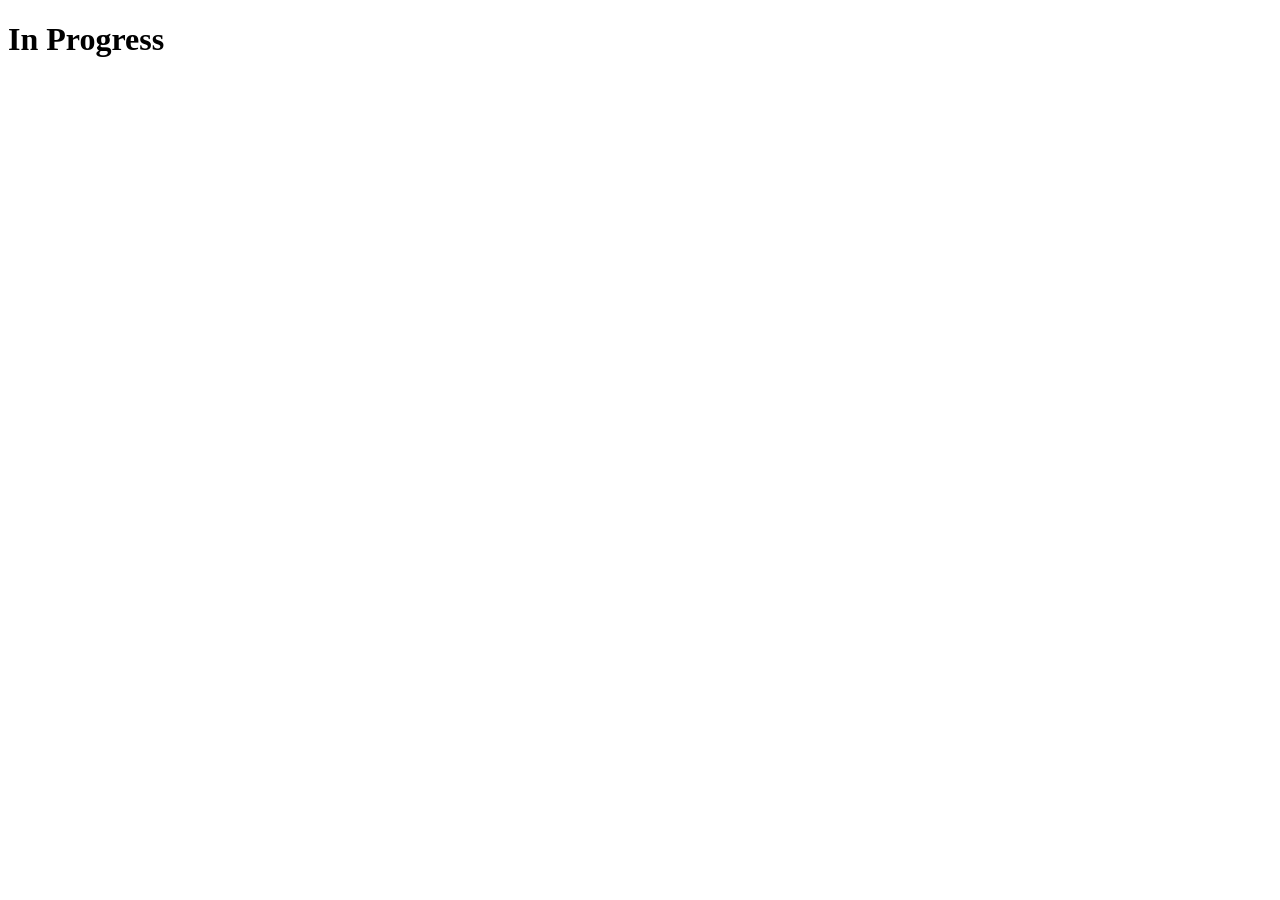
==== index.html @ 1e2dfe4a "Add files via upload" ====
<!DOCTYPE html>
<html lang="en">
<head>
    <meta charset="UTF-8">
    <meta name="viewport" content="width=device-width, initial-scale=1.0">
    <title>Document</title>
</head>
<body>
    <h1>In Progress</h1>
</body>
</html>
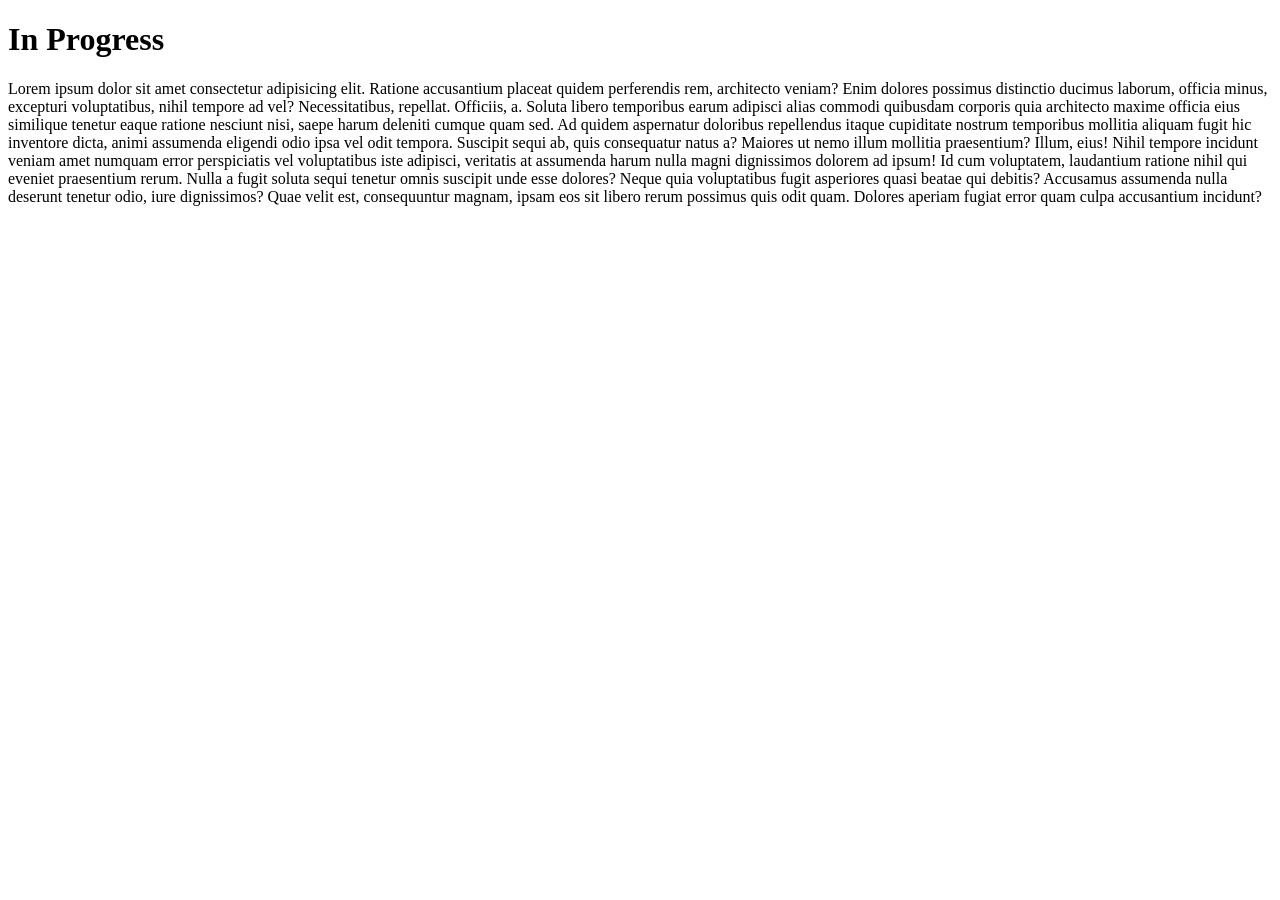
==== commit 312ea023: "Add files via upload" ====
--- a/index.html
+++ b/index.html
@@ -6,6 +6,22 @@
     <title>Document</title>
 </head>
 <body>
-    <h1>In Progress</h1>
+
+
+    <header>  <h1>In Progress</h1> </header>
+<p>
+
+    Lorem ipsum dolor sit amet consectetur adipisicing elit. Ratione accusantium placeat quidem perferendis rem, architecto veniam? Enim dolores possimus distinctio ducimus laborum, officia minus, excepturi voluptatibus, nihil tempore ad vel?
+    Necessitatibus, repellat. Officiis, a. Soluta libero temporibus earum adipisci alias commodi quibusdam corporis quia architecto maxime officia eius similique tenetur eaque ratione nesciunt nisi, saepe harum deleniti cumque quam sed.
+    Ad quidem aspernatur doloribus repellendus itaque cupiditate nostrum temporibus mollitia aliquam fugit hic inventore dicta, animi assumenda eligendi odio ipsa vel odit tempora. Suscipit sequi ab, quis consequatur natus a?
+    Maiores ut nemo illum mollitia praesentium? Illum, eius! Nihil tempore incidunt veniam amet numquam error perspiciatis vel voluptatibus iste adipisci, veritatis at assumenda harum nulla magni dignissimos dolorem ad ipsum!
+    Id cum voluptatem, laudantium ratione nihil qui eveniet praesentium rerum. Nulla a fugit soluta sequi tenetur omnis suscipit unde esse dolores? Neque quia voluptatibus fugit asperiores quasi beatae qui debitis?
+    Accusamus assumenda nulla deserunt tenetur odio, iure dignissimos? Quae velit est, consequuntur magnam, ipsam eos sit libero rerum possimus quis odit quam. Dolores aperiam fugiat error quam culpa accusantium incidunt?
+
+    
+</p>
+
+
+
 </body>
 </html>
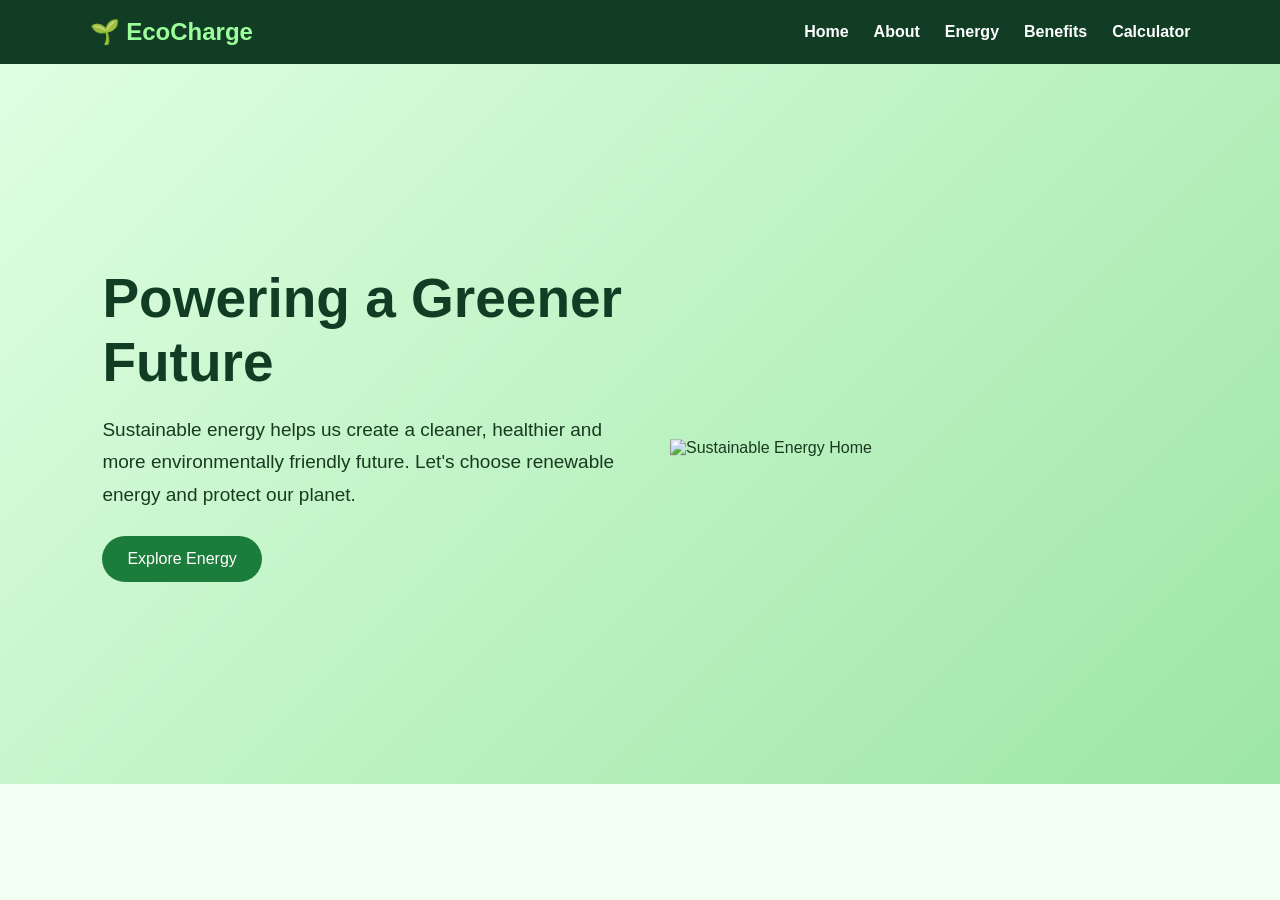
==== commit fc6659d9: "Add files via upload" ====
--- a/index.html
+++ b/index.html
@@ -3,25 +3,352 @@
 <head>
     <meta charset="UTF-8">
     <meta name="viewport" content="width=device-width, initial-scale=1.0">
-    <title>Document</title>
+
+    <title>Sustainable Energy</title>
+
+    <style>
+        * {
+            margin: 0;
+            padding: 0;
+            box-sizing: border-box;
+            scroll-behavior: smooth;
+        }
+
+        body {
+            font-family: Arial, sans-serif;
+            background: #f4fff4;
+            color: #183b20;
+        }
+
+        /* NAVBAR */
+        nav {
+            background: #123d25;
+            color: white;
+            display: flex;
+            justify-content: space-between;
+            align-items: center;
+            padding: 18px 7%;
+            position: sticky;
+            top: 0;
+            z-index: 100;
+        }
+
+        nav h2 {
+            color: #9cff9c;
+        }
+
+        nav ul {
+            display: flex;
+            list-style: none;
+            gap: 25px;
+        }
+
+        nav a {
+            color: white;
+            text-decoration: none;
+            font-weight: bold;
+        }
+
+        nav a:hover {
+            color: #9cff9c;
+        }
+
+        /* HERO */
+        .hero {
+            min-height: 80vh;
+            display: flex;
+            align-items: center;
+            justify-content: space-between;
+            padding: 60px 8%;
+            background: linear-gradient(135deg, #dfffe2, #9de6a5);
+        }
+
+        .hero-text {
+            width: 50%;
+        }
+
+        .hero-text h1 {
+            font-size: 55px;
+            color: #123d25;
+            margin-bottom: 20px;
+        }
+
+        .hero-text p {
+            font-size: 19px;
+            line-height: 1.7;
+            margin-bottom: 25px;
+        }
+
+        .btn {
+            display: inline-block;
+            padding: 14px 25px;
+            background: #1c7c3c;
+            color: white;
+            text-decoration: none;
+            border-radius: 30px;
+        }
+
+        .btn:hover {
+            background: #123d25;
+        }
+
+    .hero-image img {
+    width: 580px;
+    max-width: 100%;
+    background: transparent;
+    position: absolute;
+    right: 30px;
+    top: 50%;
+    transform: translateY(-60%);
+}
+
+        /* COMMON */
+        section {
+            padding: 70px 8%;
+        }
+
+        .heading {
+            text-align: center;
+            font-size: 38px;
+            margin-bottom: 40px;
+            color: #123d25;
+        }
+
+        /* ABOUT */
+        .about {
+            text-align: center;
+            max-width: 900px;
+            margin: auto;
+            font-size: 18px;
+            line-height: 1.8;
+        }
+
+        /* ENERGY CARDS */
+        .energy-container {
+            display: grid;
+            grid-template-columns: repeat(4, 1fr);
+            gap: 25px;
+        }
+
+        .energy-card {
+            background: white;
+            padding: 30px 20px;
+            text-align: center;
+            border-radius: 20px;
+            box-shadow: 0 5px 20px #0002;
+            transition: 0.3s;
+        }
+
+        .energy-card:hover {
+            transform: translateY(-10px);
+        }
+
+        .energy-card .icon {
+            font-size: 55px;
+            margin-bottom: 15px;
+        }
+
+        .energy-card h3 {
+            margin-bottom: 12px;
+            color: #176b35;
+        }
+
+        .energy-card p {
+            line-height: 1.6;
+        }
+
+        /* BENEFITS */
+        .benefits {
+            background: #123d25;
+            color: white;
+        }
+
+        .benefit-container {
+            display: grid;
+            grid-template-columns: repeat(3, 1fr);
+            gap: 25px;
+        }
+
+        .benefit {
+            padding: 30px;
+            text-align: center;
+            border: 1px solid #ffffff55;
+            border-radius: 15px;
+        }
+
+        .benefit h3 {
+            color: #9cff9c;
+            margin: 15px 0;
+        }
+
+        .benefit p {
+            line-height: 1.6;
+        }
+
+        /* CALCULATOR */
+        .calculator {
+            max-width: 500px;
+            margin: auto;
+            background: white;
+            padding: 35px;
+            border-radius: 20px;
+            box-shadow: 0 5px 20px #0002;
+            text-align: center;
+        }
+
+        .calculator input {
+            width: 100%;
+            padding: 13px;
+            margin: 15px 0;
+            border: 1px solid #aaa;
+            border-radius: 8px;
+        }
+
+        .calculator button {
+            padding: 12px 25px;
+            border: none;
+            border-radius: 25px;
+            background: #1c7c3c;
+            color: white;
+            cursor: pointer;
+            font-size: 16px;
+        }
+
+        #result {
+            margin-top: 20px;
+            font-size: 18px;
+            font-weight: bold;
+            color: #176b35;
+        }
+
+        /* FACT */
+        .fact-box {
+            text-align: center;
+            background: #dfffe2;
+            padding: 40px;
+            border-radius: 20px;
+            max-width: 800px;
+            margin: auto;
+        }
+
+        .fact-box p {
+            font-size: 20px;
+            line-height: 1.6;
+            margin-bottom: 20px;
+        }
+
+        .fact-box button {
+            padding: 12px 25px;
+            border: none;
+            border-radius: 25px;
+            background: #123d25;
+            color: white;
+            cursor: pointer;
+        }
+
+        /* CONTACT */
+        .contact {
+            text-align: center;
+        }
+
+        .contact p {
+            font-size: 18px;
+            margin-bottom: 20px;
+        }
+
+        /* FOOTER */
+        footer {
+            background: #123d25;
+            color: white;
+            text-align: center;
+            padding: 25px;
+        }
+
+        /* MOBILE */
+        @media (max-width: 800px) {
+
+            nav {
+                flex-direction: column;
+                gap: 15px;
+            }
+
+            nav ul {
+                flex-wrap: wrap;
+                justify-content: center;
+            }
+
+            .hero {
+                flex-direction: column;
+                text-align: center;
+            }
+
+            .hero-text {
+                width: 100%;
+            }
+
+            .hero-text h1 {
+                font-size: 40px;
+            }
+
+            .hero-image {
+                width: 100%;
+                font-size: 100px;
+                margin-top: 30px;
+            }
+
+            .energy-container {
+                grid-template-columns: 1fr 1fr;
+            }
+
+            .benefit-container {
+                grid-template-columns: 1fr;
+            }
+        }
+
+        @media (max-width: 500px) {
+            .energy-container {
+                grid-template-columns: 1fr;
+            }
+        }
+    </style>
 </head>
+
 <body>
 
-
-    <header>  <h1>In Progress</h1> </header>
-<p>
-
-    Lorem ipsum dolor sit amet consectetur adipisicing elit. Ratione accusantium placeat quidem perferendis rem, architecto veniam? Enim dolores possimus distinctio ducimus laborum, officia minus, excepturi voluptatibus, nihil tempore ad vel?
-    Necessitatibus, repellat. Officiis, a. Soluta libero temporibus earum adipisci alias commodi quibusdam corporis quia architecto maxime officia eius similique tenetur eaque ratione nesciunt nisi, saepe harum deleniti cumque quam sed.
-    Ad quidem aspernatur doloribus repellendus itaque cupiditate nostrum temporibus mollitia aliquam fugit hic inventore dicta, animi assumenda eligendi odio ipsa vel odit tempora. Suscipit sequi ab, quis consequatur natus a?
-    Maiores ut nemo illum mollitia praesentium? Illum, eius! Nihil tempore incidunt veniam amet numquam error perspiciatis vel voluptatibus iste adipisci, veritatis at assumenda harum nulla magni dignissimos dolorem ad ipsum!
-    Id cum voluptatem, laudantium ratione nihil qui eveniet praesentium rerum. Nulla a fugit soluta sequi tenetur omnis suscipit unde esse dolores? Neque quia voluptatibus fugit asperiores quasi beatae qui debitis?
-    Accusamus assumenda nulla deserunt tenetur odio, iure dignissimos? Quae velit est, consequuntur magnam, ipsam eos sit libero rerum possimus quis odit quam. Dolores aperiam fugiat error quam culpa accusantium incidunt?
-
-    
-</p>
-
-
-
-</body>
-</html>+    <!-- NAVBAR -->
+    <nav>
+        <h2>🌱 EcoCharge</h2>
+
+        <ul>
+            <li><a href="#home">Home</a></li>
+            <li><a href="#about">About</a></li>
+            <li><a href="#energy">Energy</a></li>
+            <li><a href="#benefits">Benefits</a></li>
+            <li><a href="#calculator">Calculator</a></li>
+        </ul>
+    </nav>
+
+
+    <!-- HERO -->
+    <section class="hero" id="home">
+
+        <div class="hero-text">
+
+            <h1>Powering a Greener Future</h1>
+
+            <p>
+                Sustainable energy helps us create a cleaner,
+                healthier and more environmentally friendly future.
+                Let's choose renewable energy and protect our planet.
+            </p>
+
+            <a href="#energy" class="btn">Explore Energy</a>
+
+        </div>
+
+        <div class="hero-image">
+        <img src = "images3/s.2.png"  alt="Sustainable Energy Home">
+
+        </div>
+
+    
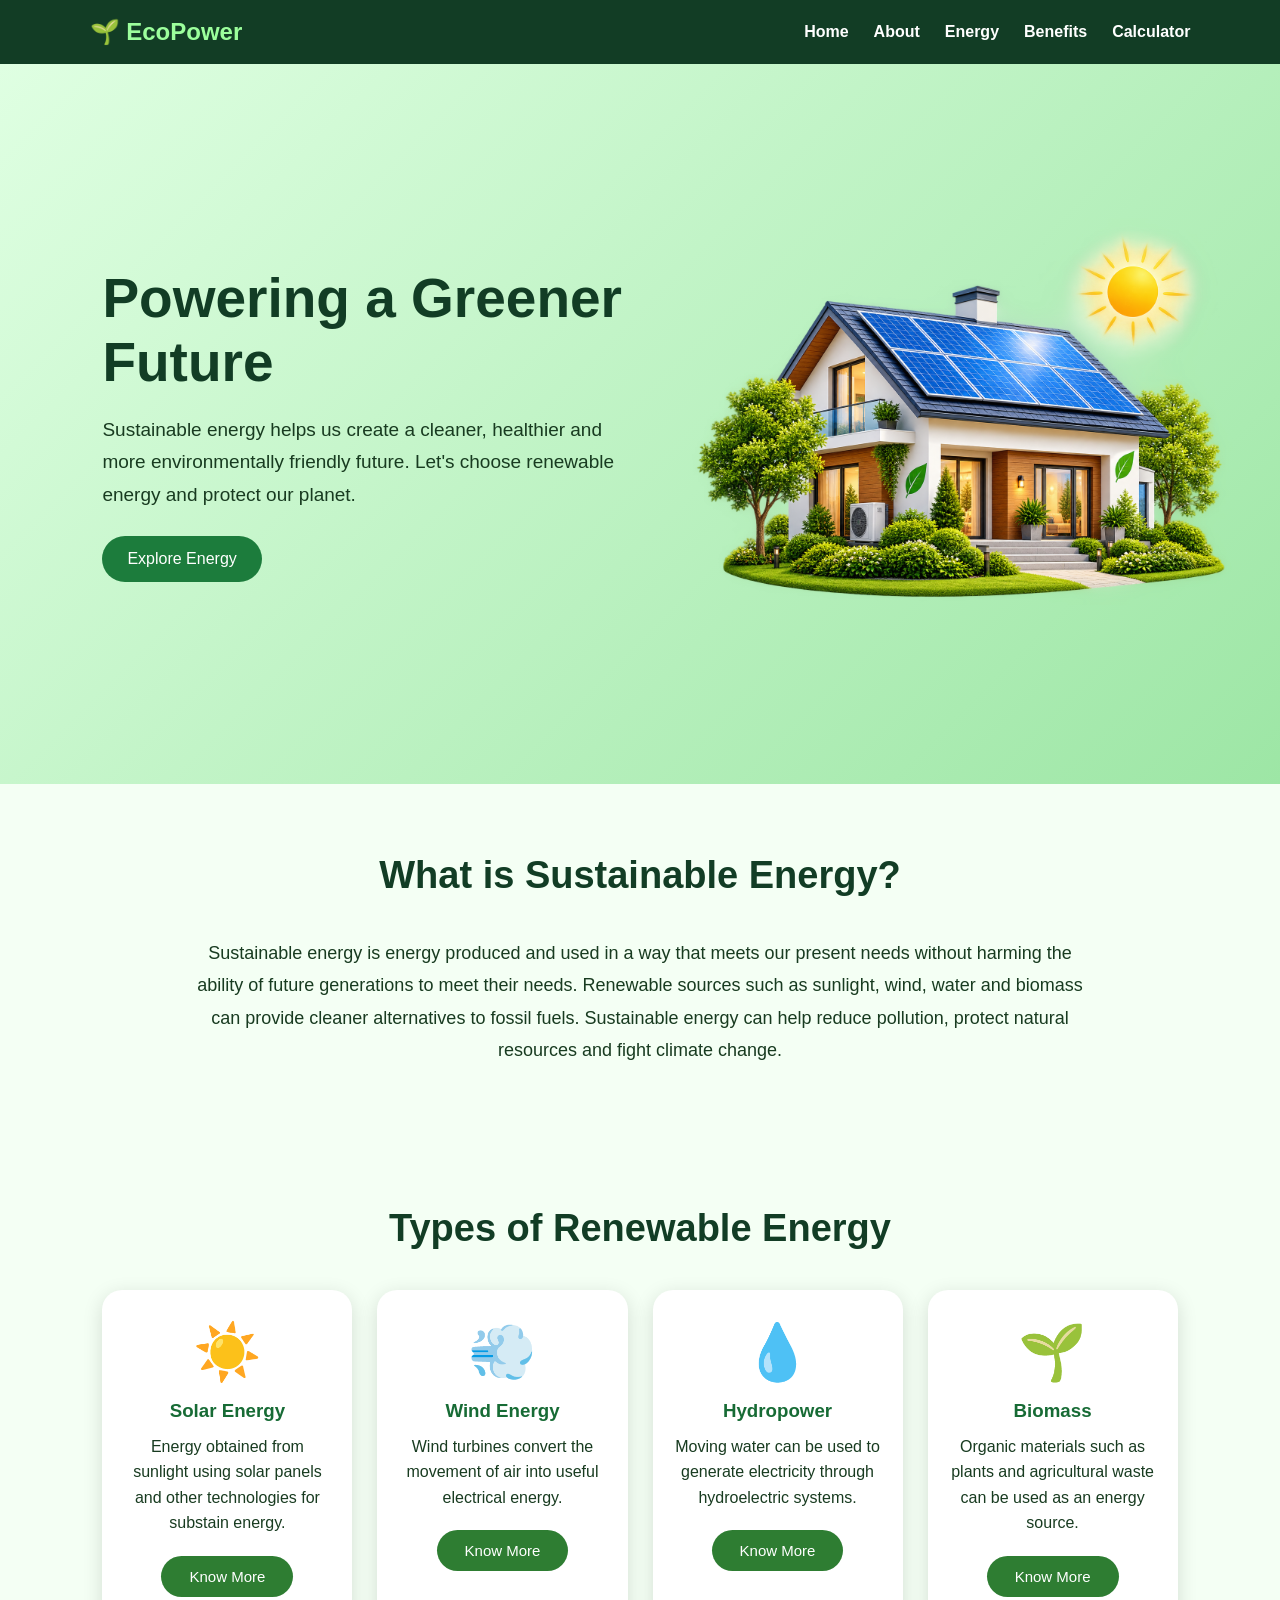
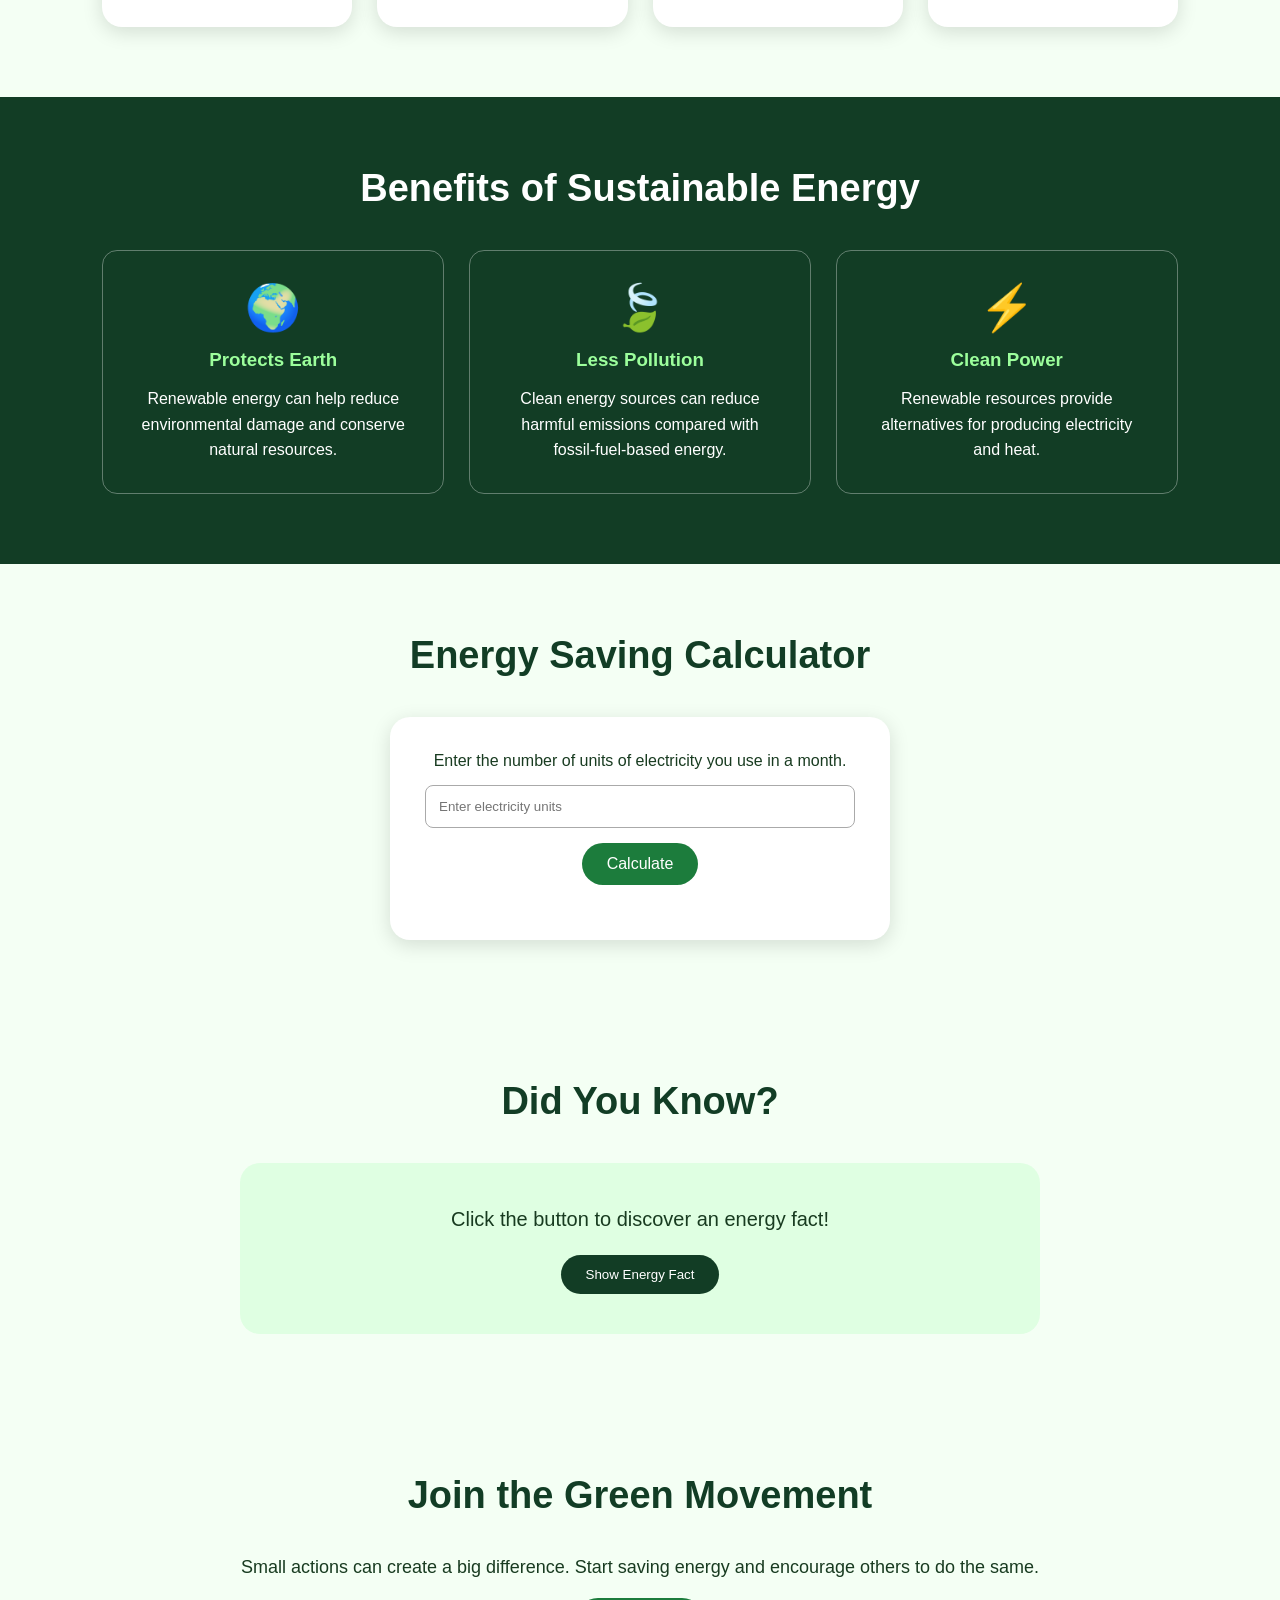
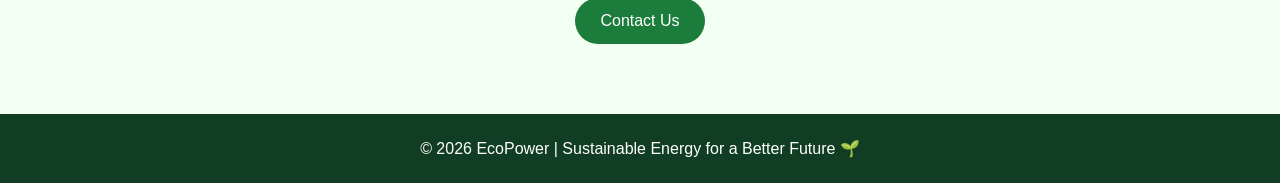
==== commit 5de3a029: "Add files via upload" ====
--- a/index.html
+++ b/index.html
@@ -1,3 +1,4 @@
+
 <!DOCTYPE html>
 <html lang="en">
 <head>
@@ -5,319 +6,17 @@
     <meta name="viewport" content="width=device-width, initial-scale=1.0">
 
     <title>Sustainable Energy</title>
-
-    <style>
-        * {
-            margin: 0;
-            padding: 0;
-            box-sizing: border-box;
-            scroll-behavior: smooth;
-        }
-
-        body {
-            font-family: Arial, sans-serif;
-            background: #f4fff4;
-            color: #183b20;
-        }
-
-        /* NAVBAR */
-        nav {
-            background: #123d25;
-            color: white;
-            display: flex;
-            justify-content: space-between;
-            align-items: center;
-            padding: 18px 7%;
-            position: sticky;
-            top: 0;
-            z-index: 100;
-        }
-
-        nav h2 {
-            color: #9cff9c;
-        }
-
-        nav ul {
-            display: flex;
-            list-style: none;
-            gap: 25px;
-        }
-
-        nav a {
-            color: white;
-            text-decoration: none;
-            font-weight: bold;
-        }
-
-        nav a:hover {
-            color: #9cff9c;
-        }
-
-        /* HERO */
-        .hero {
-            min-height: 80vh;
-            display: flex;
-            align-items: center;
-            justify-content: space-between;
-            padding: 60px 8%;
-            background: linear-gradient(135deg, #dfffe2, #9de6a5);
-        }
-
-        .hero-text {
-            width: 50%;
-        }
-
-        .hero-text h1 {
-            font-size: 55px;
-            color: #123d25;
-            margin-bottom: 20px;
-        }
-
-        .hero-text p {
-            font-size: 19px;
-            line-height: 1.7;
-            margin-bottom: 25px;
-        }
-
-        .btn {
-            display: inline-block;
-            padding: 14px 25px;
-            background: #1c7c3c;
-            color: white;
-            text-decoration: none;
-            border-radius: 30px;
-        }
-
-        .btn:hover {
-            background: #123d25;
-        }
-
-    .hero-image img {
-    width: 580px;
-    max-width: 100%;
-    background: transparent;
-    position: absolute;
-    right: 30px;
-    top: 50%;
-    transform: translateY(-60%);
-}
-
-        /* COMMON */
-        section {
-            padding: 70px 8%;
-        }
-
-        .heading {
-            text-align: center;
-            font-size: 38px;
-            margin-bottom: 40px;
-            color: #123d25;
-        }
-
-        /* ABOUT */
-        .about {
-            text-align: center;
-            max-width: 900px;
-            margin: auto;
-            font-size: 18px;
-            line-height: 1.8;
-        }
-
-        /* ENERGY CARDS */
-        .energy-container {
-            display: grid;
-            grid-template-columns: repeat(4, 1fr);
-            gap: 25px;
-        }
-
-        .energy-card {
-            background: white;
-            padding: 30px 20px;
-            text-align: center;
-            border-radius: 20px;
-            box-shadow: 0 5px 20px #0002;
-            transition: 0.3s;
-        }
-
-        .energy-card:hover {
-            transform: translateY(-10px);
-        }
-
-        .energy-card .icon {
-            font-size: 55px;
-            margin-bottom: 15px;
-        }
-
-        .energy-card h3 {
-            margin-bottom: 12px;
-            color: #176b35;
-        }
-
-        .energy-card p {
-            line-height: 1.6;
-        }
-
-        /* BENEFITS */
-        .benefits {
-            background: #123d25;
-            color: white;
-        }
-
-        .benefit-container {
-            display: grid;
-            grid-template-columns: repeat(3, 1fr);
-            gap: 25px;
-        }
-
-        .benefit {
-            padding: 30px;
-            text-align: center;
-            border: 1px solid #ffffff55;
-            border-radius: 15px;
-        }
-
-        .benefit h3 {
-            color: #9cff9c;
-            margin: 15px 0;
-        }
-
-        .benefit p {
-            line-height: 1.6;
-        }
-
-        /* CALCULATOR */
-        .calculator {
-            max-width: 500px;
-            margin: auto;
-            background: white;
-            padding: 35px;
-            border-radius: 20px;
-            box-shadow: 0 5px 20px #0002;
-            text-align: center;
-        }
-
-        .calculator input {
-            width: 100%;
-            padding: 13px;
-            margin: 15px 0;
-            border: 1px solid #aaa;
-            border-radius: 8px;
-        }
-
-        .calculator button {
-            padding: 12px 25px;
-            border: none;
-            border-radius: 25px;
-            background: #1c7c3c;
-            color: white;
-            cursor: pointer;
-            font-size: 16px;
-        }
-
-        #result {
-            margin-top: 20px;
-            font-size: 18px;
-            font-weight: bold;
-            color: #176b35;
-        }
-
-        /* FACT */
-        .fact-box {
-            text-align: center;
-            background: #dfffe2;
-            padding: 40px;
-            border-radius: 20px;
-            max-width: 800px;
-            margin: auto;
-        }
-
-        .fact-box p {
-            font-size: 20px;
-            line-height: 1.6;
-            margin-bottom: 20px;
-        }
-
-        .fact-box button {
-            padding: 12px 25px;
-            border: none;
-            border-radius: 25px;
-            background: #123d25;
-            color: white;
-            cursor: pointer;
-        }
-
-        /* CONTACT */
-        .contact {
-            text-align: center;
-        }
-
-        .contact p {
-            font-size: 18px;
-            margin-bottom: 20px;
-        }
-
-        /* FOOTER */
-        footer {
-            background: #123d25;
-            color: white;
-            text-align: center;
-            padding: 25px;
-        }
-
-        /* MOBILE */
-        @media (max-width: 800px) {
-
-            nav {
-                flex-direction: column;
-                gap: 15px;
-            }
-
-            nav ul {
-                flex-wrap: wrap;
-                justify-content: center;
-            }
-
-            .hero {
-                flex-direction: column;
-                text-align: center;
-            }
-
-            .hero-text {
-                width: 100%;
-            }
-
-            .hero-text h1 {
-                font-size: 40px;
-            }
-
-            .hero-image {
-                width: 100%;
-                font-size: 100px;
-                margin-top: 30px;
-            }
-
-            .energy-container {
-                grid-template-columns: 1fr 1fr;
-            }
-
-            .benefit-container {
-                grid-template-columns: 1fr;
-            }
-        }
-
-        @media (max-width: 500px) {
-            .energy-container {
-                grid-template-columns: 1fr;
-            }
-        }
-    </style>
+    
+    <link rel="stylesheet" href="sustaniable.css"
+
+
 </head>
 
 <body>
 
     <!-- NAVBAR -->
     <nav>
-        <h2>🌱 EcoCharge</h2>
+        <h2>🌱 EcoPower</h2>
 
         <ul>
             <li><a href="#home">Home</a></li>
@@ -331,7 +30,6 @@
 
     <!-- HERO -->
     <section class="hero" id="home">
-
         <div class="hero-text">
 
             <h1>Powering a Greener Future</h1>
@@ -347,8 +45,256 @@
         </div>
 
         <div class="hero-image">
-        <img src = "images3/s.2.png"  alt="Sustainable Energy Home">
-
-        </div>
-
-    +            <img src="images3/s.2.png"
+        </div>
+
+    </section>
+
+
+    <!-- ABOUT -->
+    <section id="about">
+
+        <h2 class="heading">What is Sustainable Energy?</h2>
+
+        <p class="about">
+            Sustainable energy is energy produced and used in a way
+            that meets our present needs without harming the ability
+            of future generations to meet their needs. Renewable
+            sources such as sunlight, wind, water and biomass can
+            provide cleaner alternatives to fossil fuels. Sustainable
+            energy can help reduce pollution, protect natural resources
+            and fight climate change.
+        </p>
+
+    </section>
+
+
+    <!-- ENERGY TYPES -->
+    <section id="energy">
+
+        <h2 class="heading">Types of Renewable Energy</h2>
+
+        <div class="energy-container">
+
+            <div class="energy-card">
+                <div class="icon">☀️</div>
+                <h3>Solar Energy</h3>
+        
+                <p>
+                    Energy obtained from sunlight using solar panels
+                    and other technologies for substain energy.
+                </p>
+            <a href="solar.html"class="solar-btn">Know More</a>
+                
+            </div>
+    
+
+            <div class="energy-card">
+                <div class="icon">💨</div>
+                <h3>Wind Energy</h3>
+                <p>
+                    Wind turbines convert the movement of air into
+                    useful electrical energy.
+                </p>
+                 <a href="wind.html"class="solar-btn">Know More</a>
+            </div>
+
+            <div class="energy-card">
+                <div class="icon">💧</div>
+                <h3>Hydropower</h3>
+                <p>
+                    Moving water can be used to generate electricity
+                    through hydroelectric systems.
+                </p>
+                 <a href="hydro.html"class="solar-btn">Know More</a>
+            </div>
+
+            <div class="energy-card">
+                <div class="icon">🌱</div>
+                <h3>Biomass</h3>
+                <p>
+                    Organic materials such as plants and agricultural
+                    waste can be used as an energy source.
+                </p>
+                 <a href="bio.html"class="solar-btn">Know More</a>
+            </div>
+
+        </div>
+
+    </section>
+
+
+    <!-- BENEFITS -->
+    <section class="benefits" id="benefits">
+
+        <h2 class="heading" style="color:white;">
+            Benefits of Sustainable Energy
+        </h2>
+
+        <div class="benefit-container">
+
+            <div class="benefit">
+                <div style="font-size:45px;">🌍</div>
+                <h3>Protects Earth</h3>
+                <p>
+                    Renewable energy can help reduce environmental
+                    damage and conserve natural resources.
+                </p>
+            </div>
+
+            <div class="benefit">
+                <div style="font-size:45px;">🍃</div>
+                <h3>Less Pollution</h3>
+                <p>
+                    Clean energy sources can reduce harmful emissions
+                    compared with fossil-fuel-based energy.
+                </p>
+            </div>
+
+            <div class="benefit">
+                <div style="font-size:45px;">⚡</div>
+                <h3>Clean Power</h3>
+                <p>
+                    Renewable resources provide alternatives for
+                    producing electricity and heat.
+                </p>
+            </div>
+
+        </div>
+
+    </section>
+
+
+    <!-- ENERGY CALCULATOR -->
+    <section id="calculator">
+
+        <h2 class="heading">Energy Saving Calculator</h2>
+
+        <div class="calculator">
+
+            <p>
+                Enter the number of units of electricity you use
+                in a month.
+            </p>
+
+            <input
+                type="number"
+                id="units"
+                placeholder="Enter electricity units">
+
+            <button onclick="calculateEnergy()">
+                Calculate
+            </button>
+
+            <div id="result"></div>
+
+        </div>
+
+    </section>
+
+
+    <!-- FACTS -->
+    <section>
+
+        <h2 class="heading">Did You Know?</h2>
+
+        <div class="fact-box">
+
+            <p id="fact">
+                Click the button to discover an energy fact!
+            </p>
+
+            <button onclick="showFact()">
+                Show Energy Fact
+            </button>
+
+        </div>
+
+    </section>
+
+
+    <!-- CONTACT -->
+    <section class="contact">
+
+        <h2 class="heading">Join the Green Movement</h2>
+
+        <p>
+            Small actions can create a big difference.
+            Start saving energy and encourage others to do the same.
+        </p>
+
+        <a href="mailto:example@email.com" class="btn">
+            Contact Us
+        </a>
+
+    </section>
+
+
+    <!-- FOOTER -->
+    <footer>
+        <p>© 2026 EcoPower | Sustainable Energy for a Better Future 🌱</p>
+    </footer>
+
+
+    <!-- JAVASCRIPT -->
+    <script>
+
+        function calculateEnergy() {
+
+            let units = document.getElementById("units").value;
+
+            if (units === "" || units <= 0) {
+
+                document.getElementById("result").innerHTML =
+                    "Please enter a valid number.";
+
+            } else {
+
+                let saving = units * 0.20;
+
+                document.getElementById("result").innerHTML =
+                    "If you save 20% energy, you could reduce your usage by approximately "
+                    + saving.toFixed(1) + " units per month. 🌱";
+
+            }
+        }
+
+
+        let facts = [
+
+            "Solar energy comes from the Sun and can be converted into electricity.",
+
+            "Wind turbines use moving air to generate electricity.",
+
+            "Hydropower uses the movement of water to produce electricity.",
+
+            "Renewable energy sources are naturally replenished.",
+
+            "Saving electricity at home can reduce unnecessary energy consumption."
+
+        ];
+
+
+        let factIndex = 0;
+
+
+        function showFact() {
+
+            document.getElementById("fact").innerHTML =
+                facts[factIndex];
+
+            factIndex++;
+
+            if (factIndex >= facts.length) {
+                factIndex = 0;
+            }
+
+        }
+
+    </script>
+
+</body>
+</html>
+
+
+   
--- a/sustaniable.css
+++ b/sustaniable.css
@@ -0,0 +1,323 @@
+
+        * {
+            margin: 0;
+            padding: 0;
+            box-sizing: border-box;
+            scroll-behavior: smooth;
+        }
+
+        body {
+            font-family: Arial, sans-serif;
+            background: #f4fff4;
+            color: #183b20;
+        }
+
+        /* NAVBAR */
+        nav {
+            background: #123d25;
+            color: white;
+            display: flex;
+            justify-content: space-between;
+            align-items: center;
+            padding: 18px 7%;
+            position: sticky;
+            top: 0;
+            z-index: 100;
+        }
+
+        nav h2 {
+            color: #9cff9c;
+        }
+
+        nav ul {
+            display: flex;
+            list-style: none;
+            gap: 25px;
+        }
+
+        nav a {
+            color: white;
+            text-decoration: none;
+            font-weight: bold;
+        }
+
+        nav a:hover {
+            color: #9cff9c;
+        }
+
+        /* HERO */
+        .hero {
+            min-height: 80vh;
+            display: flex;
+            align-items: center;
+            justify-content: space-between;
+            padding: 60px 8%;
+            background: linear-gradient(135deg, #dfffe2, #9de6a5);
+        }
+
+        .hero-text {
+            width: 50%;
+        }
+
+        .hero-text h1 {
+            font-size: 55px;
+            color: #123d25;
+            margin-bottom: 20px;
+        }
+
+        .hero-text p {
+            font-size: 19px;
+            line-height: 1.7;
+            margin-bottom: 25px;
+        }
+
+        .btn {
+            display: inline-block;
+            padding: 14px 25px;
+            background: #1c7c3c;
+            color: white;
+            text-decoration: none;
+            border-radius: 30px;
+        }
+
+        .btn:hover {
+            background: #123d25;
+        }
+
+    .hero-image img {
+    width: 580px;
+    max-width: 100%;
+    background: transparent;
+    position: absolute;
+    right: 30px;
+    top: 50%;
+    transform: translateY(-60%);
+}
+.solar-btn
+    
+    {
+    display:inline-block;
+    margin-top:20px;
+    padding:12px 28px;
+    background:#2e7d32;
+    color:white;
+    text-decoration:none;
+    border-radius:30px;
+    transition:0.4s;
+    font-size:15px;
+}
+.solar-btn:hover{
+        background:#1b5e20;
+    transform:scale(1.05);
+
+}
+
+
+        /* COMMON */
+        section {
+            padding: 70px 8%;
+        }
+
+        .heading {
+            text-align: center;
+            font-size: 38px;
+            margin-bottom: 40px;
+            color: #123d25;
+        }
+
+        /* ABOUT */
+        .about {
+            text-align: center;
+            max-width: 900px;
+            margin: auto;
+            font-size: 18px;
+            line-height: 1.8;
+        }
+
+        /* ENERGY CARDS */
+        .energy-container {
+            display: grid;
+            grid-template-columns: repeat(4, 1fr);
+            gap: 25px;
+        }
+
+        .energy-card {
+            background: white;
+            padding: 30px 20px;
+            text-align: center;
+            border-radius: 20px;
+            box-shadow: 0 5px 20px #0002;
+            transition: 0.3s;
+        }
+
+        .energy-card:hover {
+            transform: translateY(-10px);
+        }
+
+        .energy-card .icon {
+            font-size: 55px;
+            margin-bottom: 15px;
+        }
+
+        .energy-card h3 {
+            margin-bottom: 12px;
+            color: #176b35;
+        }
+
+        .energy-card p {
+            line-height: 1.6;
+        }
+
+        /* BENEFITS */
+        .benefits {
+            background: #123d25;
+            color: white;
+        }
+
+        .benefit-container {
+            display: grid;
+            grid-template-columns: repeat(3, 1fr);
+            gap: 25px;
+        }
+
+        .benefit {
+            padding: 30px;
+            text-align: center;
+            border: 1px solid #ffffff55;
+            border-radius: 15px;
+        }
+
+        .benefit h3 {
+            color: #9cff9c;
+            margin: 15px 0;
+        }
+
+        .benefit p {
+            line-height: 1.6;
+        }
+
+        /* CALCULATOR */
+        .calculator {
+            max-width: 500px;
+            margin: auto;
+            background: white;
+            padding: 35px;
+            border-radius: 20px;
+            box-shadow: 0 5px 20px #0002;
+            text-align: center;
+        }
+
+        .calculator input {
+            width: 100%;
+            padding: 13px;
+            margin: 15px 0;
+            border: 1px solid #aaa;
+            border-radius: 8px;
+        }
+
+        .calculator button {
+            padding: 12px 25px;
+            border: none;
+            border-radius: 25px;
+            background: #1c7c3c;
+            color: white;
+            cursor: pointer;
+            font-size: 16px;
+        }
+
+        #result {
+            margin-top: 20px;
+            font-size: 18px;
+            font-weight: bold;
+            color: #176b35;
+        }
+
+        /* FACT */
+        .fact-box {
+            text-align: center;
+            background: #dfffe2;
+            padding: 40px;
+            border-radius: 20px;
+            max-width: 800px;
+            margin: auto;
+        }
+
+        .fact-box p {
+            font-size: 20px;
+            line-height: 1.6;
+            margin-bottom: 20px;
+        }
+
+        .fact-box button {
+            padding: 12px 25px;
+            border: none;
+            border-radius: 25px;
+            background: #123d25;
+            color: white;
+            cursor: pointer;
+        }
+
+        /* CONTACT */
+        .contact {
+            text-align: center;
+        }
+
+        .contact p {
+            font-size: 18px;
+            margin-bottom: 20px;
+        }
+
+        /* FOOTER */
+        footer {
+            background: #123d25;
+            color: white;
+            text-align: center;
+            padding: 25px;
+        }
+
+        /* MOBILE */
+        @media (max-width: 800px) {
+
+            nav {
+                flex-direction: column;
+                gap: 15px;
+            }
+
+            nav ul {
+                flex-wrap: wrap;
+                justify-content: center;
+            }
+
+            .hero {
+                flex-direction: column;
+                text-align: center;
+            }
+
+            .hero-text {
+                width: 100%;
+            }
+
+            .hero-text h1 {
+                font-size: 40px;
+            }
+
+            .hero-image {
+                width: 100%;
+                font-size: 100px;
+                margin-top: 30px;
+            }
+
+            .energy-container {
+                grid-template-columns: 1fr 1fr;
+            }
+
+            .benefit-container {
+                grid-template-columns: 1fr;
+            }
+        }
+
+        @media (max-width: 500px) {
+            .energy-container {
+                grid-template-columns: 1fr;
+            }
+        }
